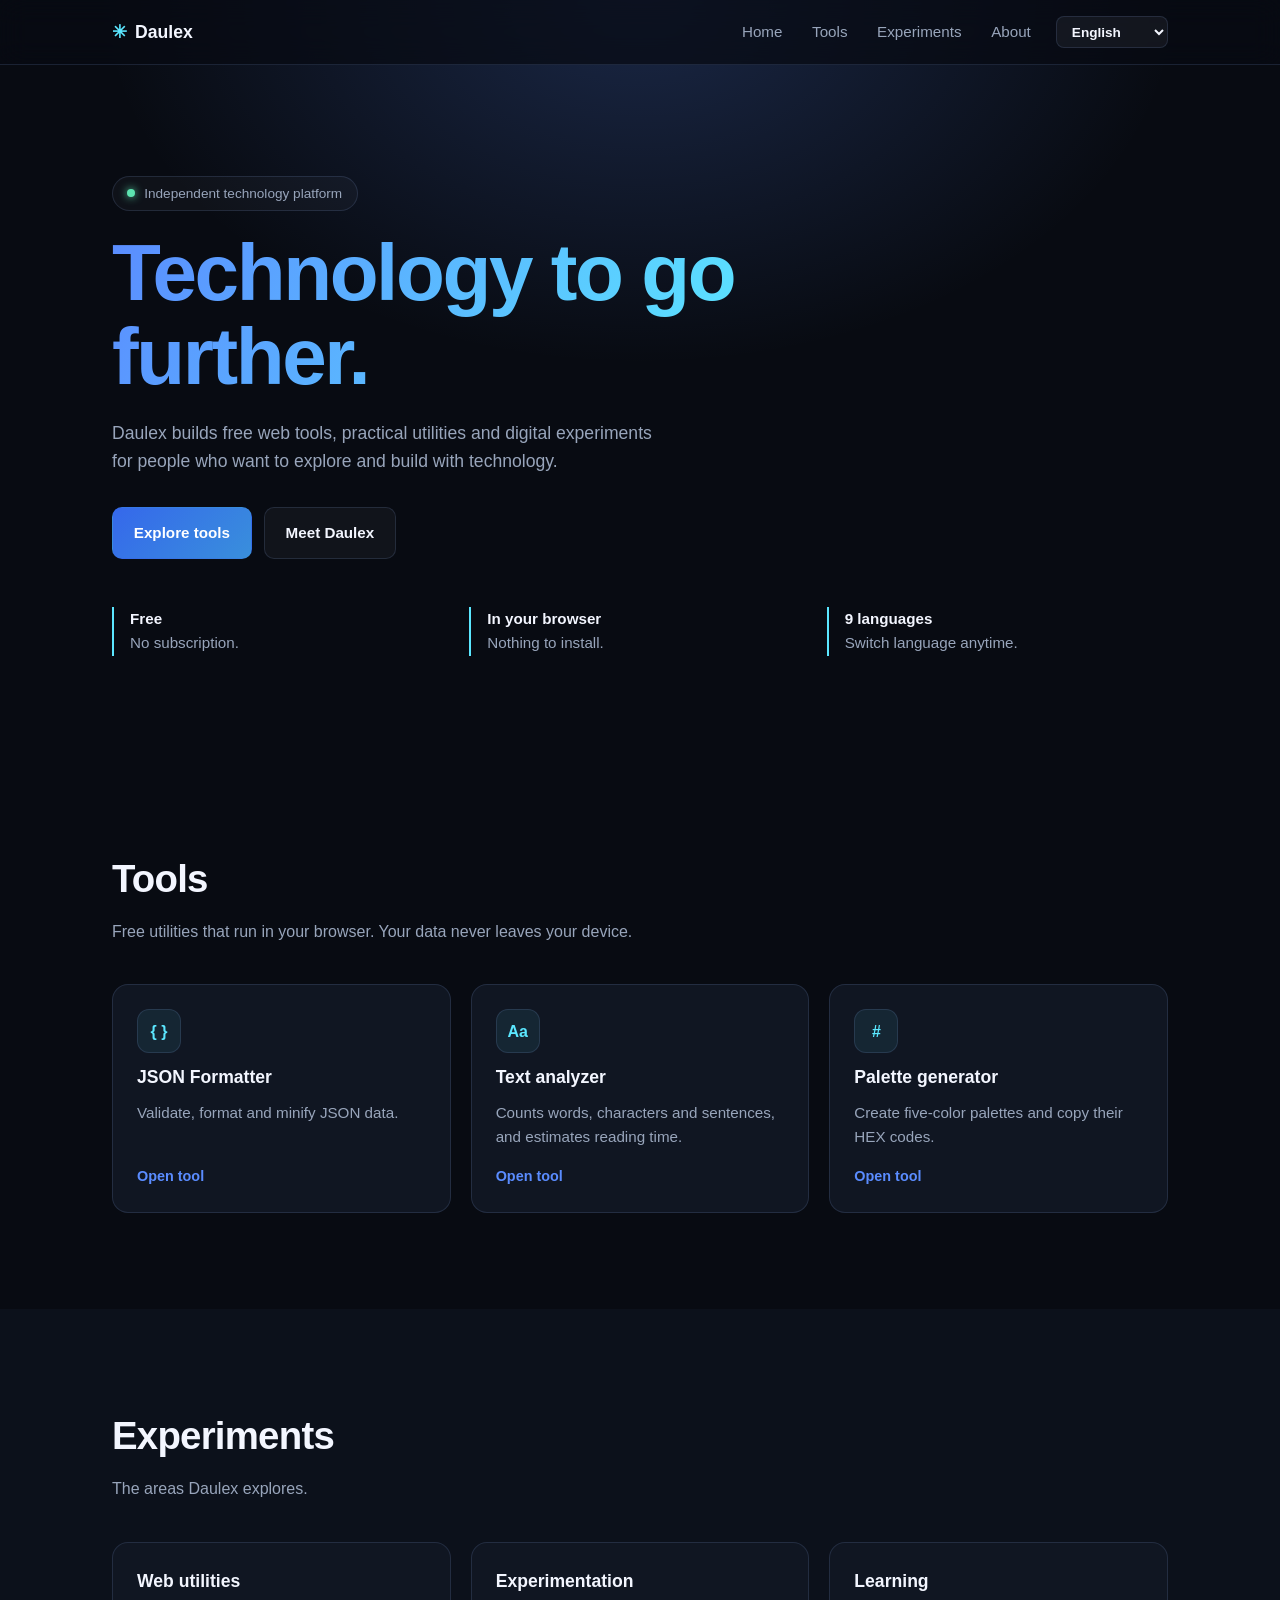
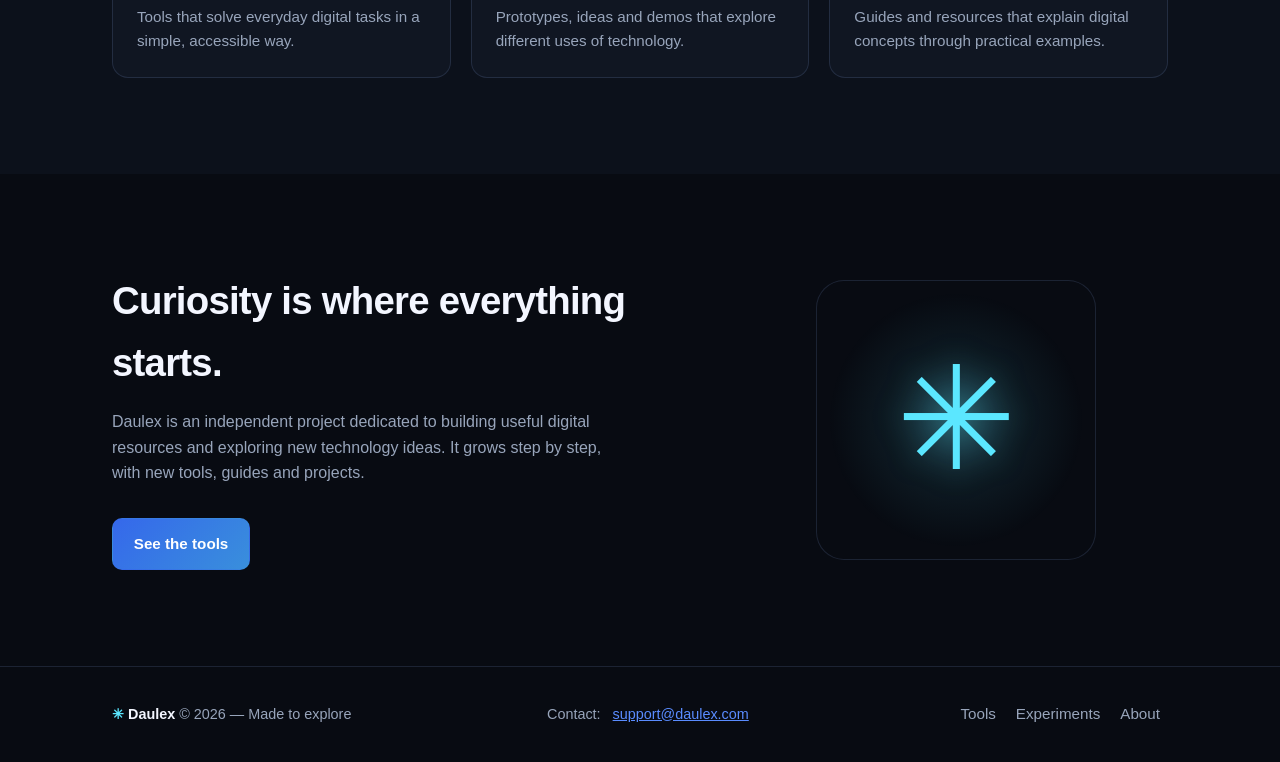
==== index.html @ 01d9b04d "Add files via upload" ====
<!DOCTYPE html>
<html lang="es">
<head>
<meta charset="utf-8">
<meta name="viewport" content="width=device-width, initial-scale=1">
<meta name="theme-color" content="#080B12">
<link rel="icon" href="data:image/svg+xml,%3Csvg xmlns=%27http://www.w3.org/2000/svg%27 viewBox=%270 0 32 32%27%3E%3Crect width=%2732%27 height=%2732%27 rx=%278%27 fill=%27%23101622%27/%3E%3Ctext x=%2716%27 y=%2723%27 font-size=%2720%27 text-anchor=%27middle%27 fill=%27%235BE7FF%27%3E%E2%9C%B3%3C/text%3E%3C/svg%3E">
<link rel="stylesheet" href="/assets/css/style.css">
<title>Daulex — Herramientas tecnológicas gratuitas</title>
<meta name="description" content="Daulex es una plataforma tecnológica con herramientas web gratuitas: JSON Formatter, analizador de texto y generador de paletas de colores.">
<meta name="robots" content="index, follow">
<link rel="canonical" href="https://daulex.com/">
<meta property="og:type" content="website">
<meta property="og:site_name" content="Daulex">
<meta property="og:title" content="Daulex — Herramientas tecnológicas gratuitas">
<meta property="og:description" content="Herramientas web gratuitas, utilidades prácticas y experimentos digitales.">
<meta property="og:url" content="https://daulex.com/">
<script type="application/ld+json">{"@context":"https://schema.org","@type":"Organization","name":"Daulex","url":"https://daulex.com/","description":"Plataforma tecnológica con herramientas web gratuitas."}</script>
<script src="/assets/js/main.js" defer></script>
</head>
<body>
<div id="site-header"></div>
<main>
<section class="hero"><div class="wrap">
  <span class="badge" data-i18n="badge">Plataforma tecnológica independiente</span>
  <h1 data-i18n="h1">Tecnología para ir más allá.</h1>
  <p class="lead" data-i18n="lead">Daulex crea herramientas web gratuitas, utilidades prácticas y experimentos digitales para quienes quieren explorar y construir con tecnología.</p>
  <div class="btns"><a class="btn" href="#herramientas" data-i18n="b1">Explorar herramientas</a><a class="btn ghost" href="#acerca" data-i18n="b2">Conocer Daulex</a></div>
  <div class="feats">
    <div class="feat"><b data-i18n="f1a">Gratis</b><span data-i18n="f1b">Sin suscripción.</span></div>
    <div class="feat"><b data-i18n="f2a">En tu navegador</b><span data-i18n="f2b">Sin instalar programas.</span></div>
    <div class="feat"><b data-i18n="f3a">9 idiomas</b><span data-i18n="f3b">Cambia de idioma cuando quieras.</span></div>
  </div>
</div></section>
<section id="herramientas"><div class="wrap">
  <h2 data-i18n="tt">Herramientas</h2>
  <p class="sub" data-i18n="ts">Utilidades gratuitas que se ejecutan en tu navegador. Tus datos no salen de tu dispositivo.</p>
  <div class="grid">
    <a class="card tool" href="/tools/json-formatter/"><span class="ico">{ }</span><h3 data-i18n="jt">JSON Formatter</h3><p data-i18n="jd">Valida, formatea y comprime datos JSON.</p><span class="go" data-i18n="open">Abrir herramienta</span></a>
    <a class="card tool" href="/tools/text-analyzer/"><span class="ico">Aa</span><h3 data-i18n="xt">Analizador de texto</h3><p data-i18n="xd">Cuenta palabras, caracteres y frases, y estima el tiempo de lectura.</p><span class="go" data-i18n="open">Abrir herramienta</span></a>
    <a class="card tool" href="/tools/color-palette/"><span class="ico">#</span><h3 data-i18n="pt">Generador de paletas</h3><p data-i18n="pd">Crea paletas de cinco colores y copia sus códigos HEX.</p><span class="go" data-i18n="open">Abrir herramienta</span></a>
  </div>
</div></section>
<section id="experimentos" class="alt"><div class="wrap">
  <h2 data-i18n="et">Experimentos</h2>
  <p class="sub" data-i18n="esub">Las áreas que explora Daulex.</p>
  <div class="grid">
    <article class="card"><h3 data-i18n="e1t">Utilidades web</h3><p data-i18n="e1">Herramientas para resolver tareas digitales cotidianas de forma sencilla y accesible.</p></article>
    <article class="card"><h3 data-i18n="e2t">Experimentación</h3><p data-i18n="e2">Prototipos, ideas y demostraciones para explorar distintas aplicaciones de la tecnología.</p></article>
    <article class="card"><h3 data-i18n="e3t">Aprendizaje</h3><p data-i18n="e3">Guías y recursos que explican conceptos digitales con ejemplos prácticos.</p></article>
  </div>
</div></section>
<section id="acerca"><div class="wrap about">
  <div><h2 data-i18n="at">La curiosidad es el comienzo de todo.</h2><p data-i18n="ap">Daulex es un proyecto independiente dedicado a desarrollar recursos digitales útiles y a explorar nuevas ideas tecnológicas. Crece paso a paso, con nuevas herramientas, guías y proyectos.</p><div class="btns"><a class="btn" href="#herramientas" data-i18n="ab">Ver las herramientas</a></div></div>
  <div class="star" aria-hidden="true">✳</div>
</div></section>
</main>
<div id="site-footer"></div>
</body>
</html>
---- assets/css/style.css ----
:root{--bg:#080B12;--card:#101622;--alt:#0C111B;--text:#F3F6FF;--muted:#98A5BB;--blue:#5A8CFF;--cyan:#5BE7FF;--ok:#5DE4B0;--line:rgba(150,180,255,.14);--grad:linear-gradient(135deg,#3568EB,#398FDC)}
*{box-sizing:border-box}
html{scroll-behavior:smooth;-webkit-text-size-adjust:100%}
body{margin:0;background:var(--bg);color:var(--text);font-family:-apple-system,BlinkMacSystemFont,"Segoe UI",Roboto,"Helvetica Neue",Arial,sans-serif;line-height:1.6;position:relative}
body::before{content:"";position:absolute;inset:0 0 auto 0;height:520px;background:radial-gradient(ellipse 60% 100% at 50% 0,rgba(90,140,255,.22),transparent 70%);pointer-events:none;z-index:-1}
a{color:var(--blue)}
:focus-visible{outline:2px solid var(--cyan);outline-offset:3px}
.wrap{width:100%;max-width:1120px;margin:0 auto;padding-inline:clamp(1.1rem,4vw,2rem)}
section{padding-block:clamp(3.5rem,9vw,6rem);scroll-margin-top:64px}
header{position:fixed;inset:0 0 auto 0;z-index:20;background:rgba(8,11,18,.72);backdrop-filter:blur(14px);-webkit-backdrop-filter:blur(14px);border-bottom:1px solid var(--line)}
.bar{display:flex;align-items:center;gap:.75rem;height:64px}
.logo{display:flex;align-items:center;gap:.5rem;font-weight:700;font-size:1.1rem;color:var(--text);text-decoration:none;margin-inline-end:auto}
.logo span{color:var(--cyan)}
nav{display:flex;gap:.25rem}
nav a{color:var(--muted);text-decoration:none;padding:.45rem .8rem;border-radius:8px;font-size:.95rem;transition:color .2s,background .2s}
nav a:hover{color:var(--text);background:rgba(255,255,255,.05)}
.chip,.menu{font:inherit;font-size:.85rem;font-weight:600;color:var(--text);background:rgba(255,255,255,.05);border:1px solid var(--line);border-radius:8px;padding:.4rem .7rem;cursor:pointer;transition:border-color .2s}
.chip:hover,.menu:hover{border-color:var(--blue)}
select.chip option{background:#101622;color:#F3F6FF}
.menu{display:none}
@media(max-width:760px){
 .menu{display:block}
 header nav{position:absolute;top:64px;inset-inline:0;flex-direction:column;background:var(--card);border-bottom:1px solid var(--line);padding:.5rem clamp(1.1rem,4vw,2rem) 1rem;display:none}
 header nav.open{display:flex}
 nav a{padding:.75rem .5rem}
}
.hero{padding-top:calc(64px + clamp(3rem,10vw,7rem))}
.badge{display:inline-flex;align-items:center;gap:.55rem;padding:.35rem .9rem;border:1px solid var(--line);border-radius:99px;background:rgba(255,255,255,.03);color:var(--muted);font-size:.85rem}
.badge::before{content:"";width:.5rem;height:.5rem;border-radius:50%;background:var(--ok);box-shadow:0 0 8px var(--ok)}
h1{margin:1.25rem 0 0;font-size:clamp(2.4rem,8vw,5rem);line-height:1.05;letter-spacing:-.03em;max-width:14ch;background:linear-gradient(120deg,var(--blue),var(--cyan));-webkit-background-clip:text;background-clip:text;color:transparent}
.lead{max-width:56ch;margin:1.25rem 0 0;color:var(--muted);font-size:1.1rem}
.btns{display:flex;flex-wrap:wrap;gap:.75rem;margin-top:2rem}
.btn{display:inline-block;font:inherit;font-weight:600;font-size:.95rem;border:1px solid transparent;border-radius:10px;padding:.8rem 1.3rem;cursor:pointer;text-decoration:none;color:#fff;background:var(--grad);transition:transform .2s,filter .2s}
.btn:hover{transform:translateY(-2px);filter:brightness(1.1)}
.btn.ghost{background:rgba(255,255,255,.04);border-color:var(--line);color:var(--text)}
.feats{display:grid;grid-template-columns:repeat(3,1fr);gap:1rem;margin-top:3rem}
.feat{padding-inline-start:1rem;border-inline-start:2px solid var(--cyan);color:var(--muted);font-size:.95rem}
.feat b{display:block;color:var(--text)}
@media(max-width:760px){.feats{grid-template-columns:1fr}}
h2{margin:0;font-size:clamp(1.7rem,4.5vw,2.4rem);letter-spacing:-.02em}
.sub{margin:.6rem 0 0;max-width:60ch;color:var(--muted)}
.grid{display:grid;grid-template-columns:repeat(3,1fr);gap:1.25rem;margin-top:2.5rem}
@media(max-width:980px){.grid{grid-template-columns:repeat(2,1fr)}}
@media(max-width:640px){.grid{grid-template-columns:1fr}}
.card{background:var(--card);border:1px solid var(--line);border-radius:16px;padding:1.5rem;display:flex;flex-direction:column;gap:.6rem;transition:border-color .2s,transform .2s}
a.card{text-decoration:none;color:inherit}
.card h3{margin:0;font-size:1.1rem}
.card p{margin:0;color:var(--muted);font-size:.95rem;flex:1}
.tool:hover{border-color:var(--blue);transform:translateY(-3px)}
.ico{display:grid;place-items:center;width:44px;height:44px;border-radius:12px;background:rgba(91,231,255,.08);border:1px solid var(--line);color:var(--cyan);font-weight:700}
.go{color:var(--blue);font-weight:600;font-size:.9rem;margin-top:.4rem}
.page{padding-top:calc(64px + 2rem);padding-bottom:3rem;max-width:960px}
.page h1{font-size:clamp(2rem,6vw,3.2rem);max-width:none}
.back{display:inline-block;margin-bottom:1rem;color:var(--muted);text-decoration:none;font-size:.95rem}
.back:hover{color:var(--cyan)}
.ws{margin-top:2rem;background:var(--alt);border:1px solid var(--line);border-radius:16px;padding:clamp(1rem,3vw,1.75rem)}
.info{margin-top:3rem;max-width:62ch}
.info h2{font-size:1.4rem}.info p{color:var(--muted)}
.two{display:grid;grid-template-columns:1fr 1fr;gap:1rem}
@media(max-width:760px){.two{grid-template-columns:1fr}}
label{display:block;margin-bottom:.35rem;color:var(--muted);font-size:.85rem}
textarea{width:100%;min-height:220px;resize:vertical;font:.9rem/1.5 ui-monospace,SFMono-Regular,Menlo,Consolas,monospace;color:var(--text);background:var(--bg);border:1px solid var(--line);border-radius:10px;padding:.8rem}
textarea:focus{border-color:var(--blue);outline:none}
.actions{display:flex;flex-wrap:wrap;gap:.6rem;margin-top:1rem}
.actions .btn{padding:.6rem 1.1rem}
.status{margin-top:.9rem;min-height:1.4em;font-size:.9rem;color:var(--muted)}
.status.ok{color:var(--ok)}.status.err{color:#FF8A8A}
.stats{display:grid;grid-template-columns:repeat(4,1fr);gap:.75rem;margin-top:1rem}
@media(max-width:640px){.stats{grid-template-columns:repeat(2,1fr)}}
.stat{background:var(--card);border:1px solid var(--line);border-radius:12px;padding:.9rem}
.stat b{display:block;font-size:1.6rem;color:var(--cyan)}
.stat span{color:var(--muted);font-size:.85rem}
.note{margin:.9rem 0 0;color:var(--muted);font-size:.85rem}
.pal{display:grid;grid-template-columns:repeat(5,1fr);gap:.6rem}
@media(max-width:640px){.pal{grid-template-columns:repeat(2,1fr)}}
.sw{height:140px;border:1px solid var(--line);border-radius:12px;cursor:pointer;display:flex;align-items:flex-end;padding:.6rem;font:600 .85rem ui-monospace,Menlo,Consolas,monospace;transition:transform .2s}
.sw:hover{transform:translateY(-3px)}
.sw span{background:rgba(8,11,18,.75);color:#F3F6FF;padding:.2rem .5rem;border-radius:6px}
.about{display:grid;grid-template-columns:1.4fr 1fr;gap:2.5rem;align-items:center}
@media(max-width:760px){.about{grid-template-columns:1fr}}
.about p{color:var(--muted);max-width:56ch}
.star{aspect-ratio:1;max-width:280px;margin-inline:auto;width:100%;display:grid;place-items:center;font-size:clamp(6rem,18vw,9rem);color:var(--cyan);background:radial-gradient(circle,rgba(91,231,255,.14),transparent 65%);border:1px solid var(--line);border-radius:28px;text-shadow:0 0 30px rgba(91,231,255,.5)}
.alt{background:var(--alt)}
.nf{padding-top:calc(64px + clamp(3rem,12vw,8rem));min-height:70vh}
.nf h1{font-size:clamp(5rem,26vw,12rem);line-height:.95}
.nf h2{margin-top:1rem}.nf p{color:var(--muted)}
footer{border-top:1px solid var(--line);padding-block:2rem;color:var(--muted);font-size:.9rem}
.foot{display:flex;flex-wrap:wrap;gap:1rem 2rem;justify-content:space-between;align-items:center}
.foot nav{display:flex}
.foot a{padding:.2rem .5rem}
#toast{position:fixed;inset-inline:0;bottom:1.5rem;margin-inline:auto;width:max-content;max-width:90vw;background:var(--card);border:1px solid var(--blue);color:var(--text);padding:.65rem 1.1rem;border-radius:10px;opacity:0;transform:translateY(10px);pointer-events:none;transition:opacity .25s,transform .25s;z-index:30}
#toast.show{opacity:1;transform:none}
@media(prefers-reduced-motion:reduce){*{transition:none!important;scroll-behavior:auto!important}}
#jIn,#jOut{direction:ltr;text-align:left}
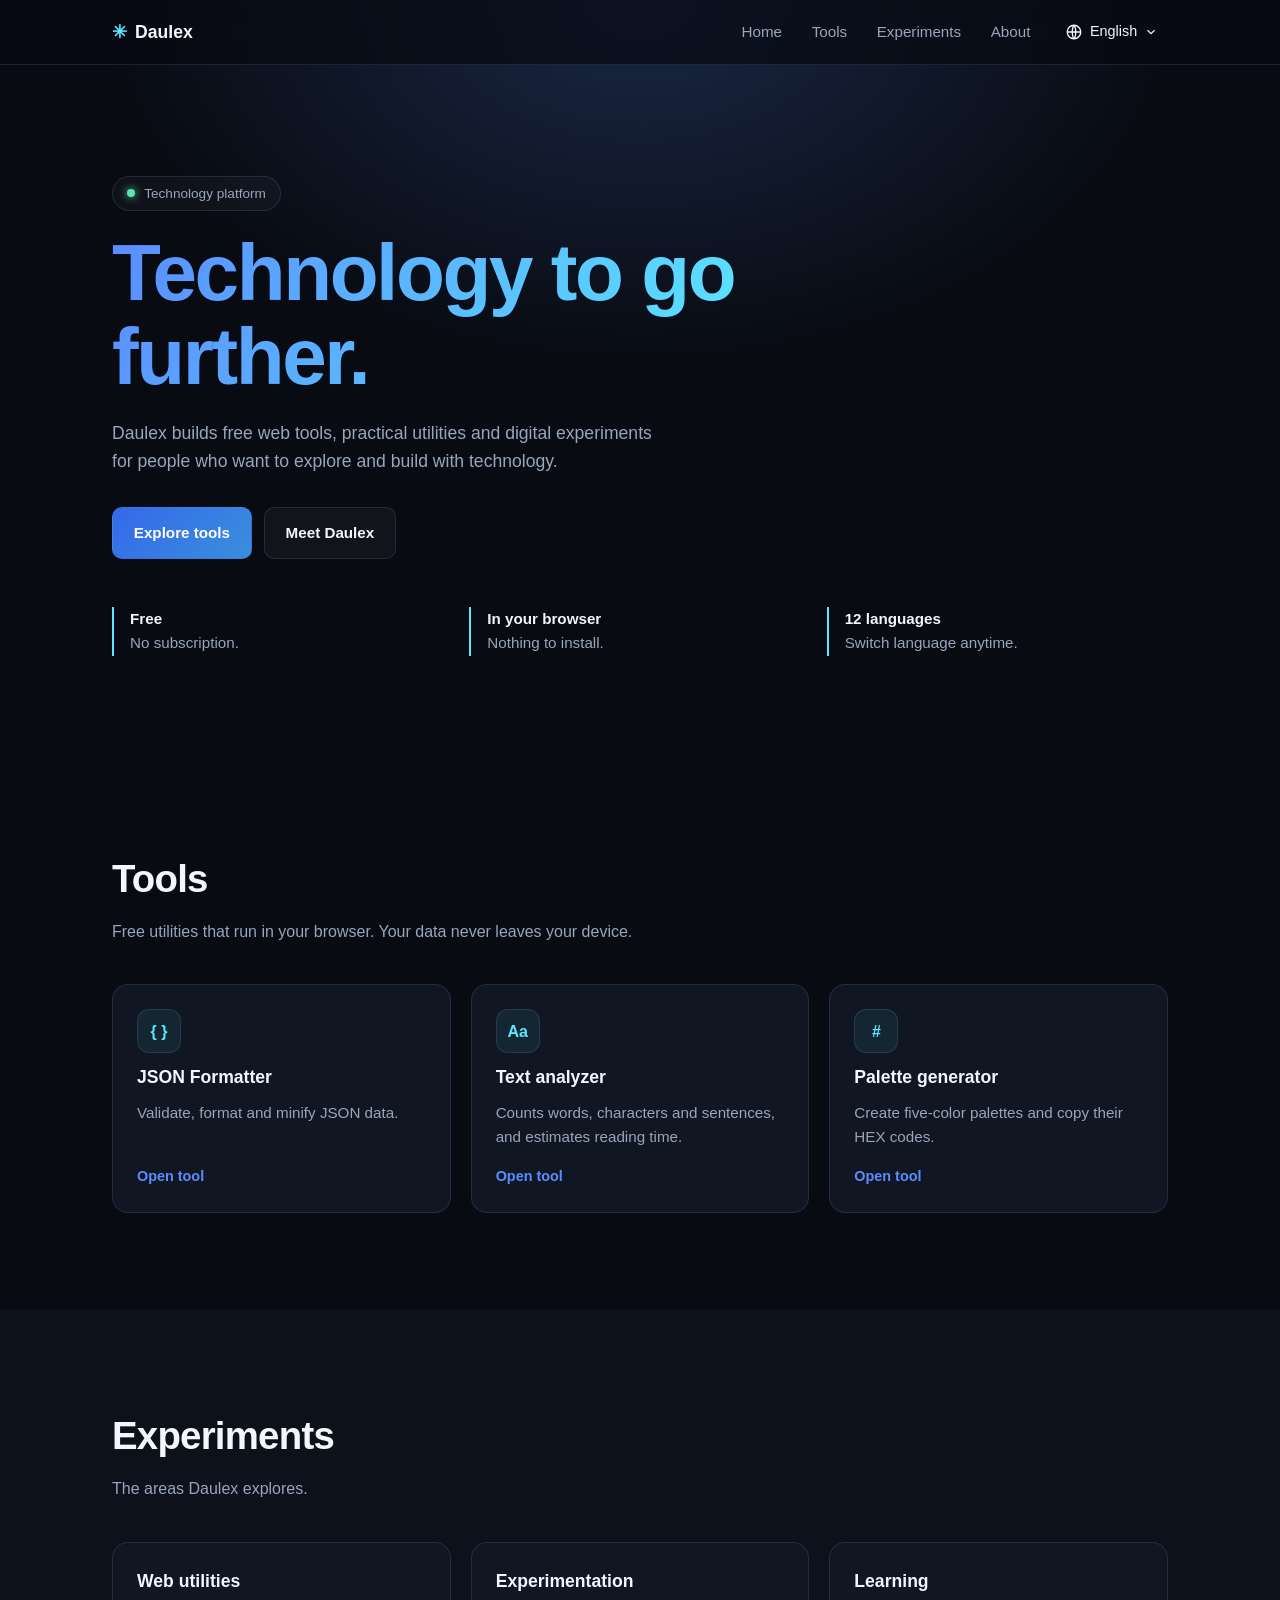
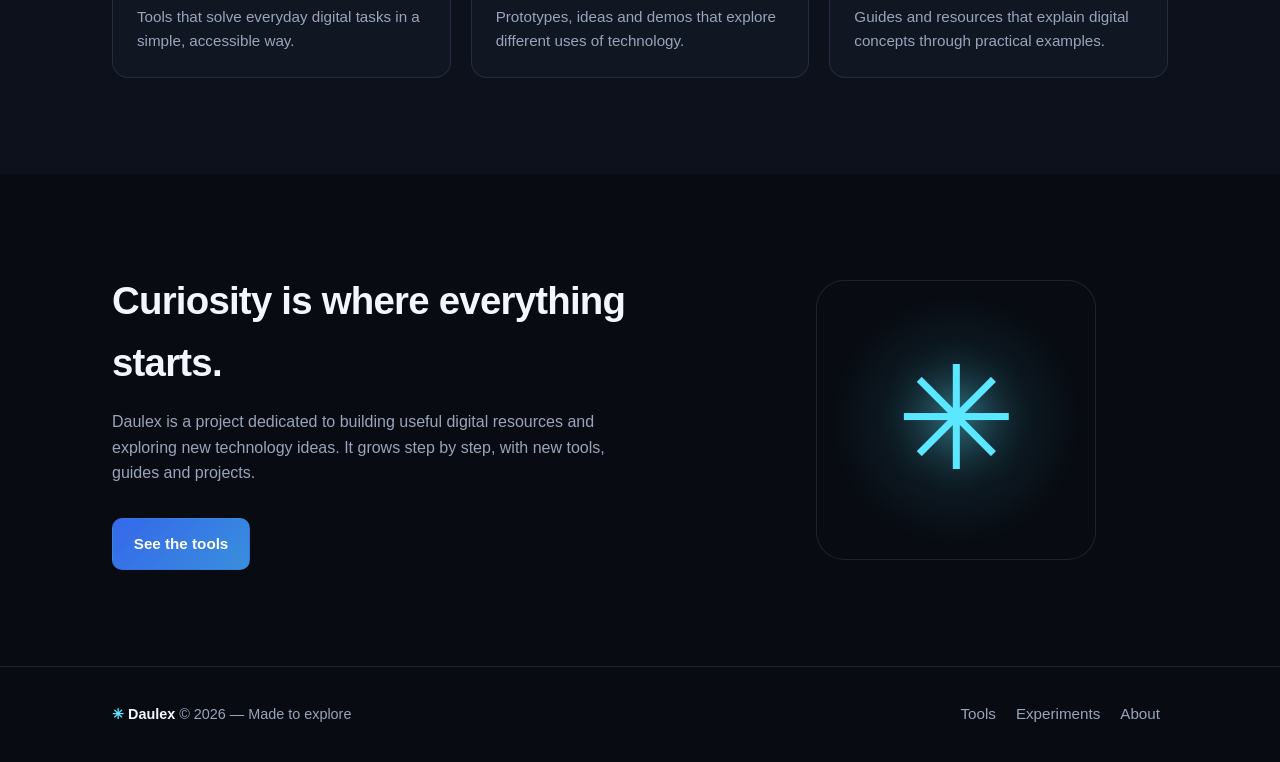
==== commit 9bca5c00: "Add files via upload" ====
--- a/index.html
+++ b/index.html
@@ -22,14 +22,14 @@
 <div id="site-header"></div>
 <main>
 <section class="hero"><div class="wrap">
-  <span class="badge" data-i18n="badge">Plataforma tecnológica independiente</span>
+  <span class="badge" data-i18n="badge">Plataforma tecnológica</span>
   <h1 data-i18n="h1">Tecnología para ir más allá.</h1>
   <p class="lead" data-i18n="lead">Daulex crea herramientas web gratuitas, utilidades prácticas y experimentos digitales para quienes quieren explorar y construir con tecnología.</p>
   <div class="btns"><a class="btn" href="#herramientas" data-i18n="b1">Explorar herramientas</a><a class="btn ghost" href="#acerca" data-i18n="b2">Conocer Daulex</a></div>
   <div class="feats">
     <div class="feat"><b data-i18n="f1a">Gratis</b><span data-i18n="f1b">Sin suscripción.</span></div>
     <div class="feat"><b data-i18n="f2a">En tu navegador</b><span data-i18n="f2b">Sin instalar programas.</span></div>
-    <div class="feat"><b data-i18n="f3a">9 idiomas</b><span data-i18n="f3b">Cambia de idioma cuando quieras.</span></div>
+    <div class="feat"><b data-i18n="f3a">12 idiomas</b><span data-i18n="f3b">Cambia de idioma cuando quieras.</span></div>
   </div>
 </div></section>
 <section id="herramientas"><div class="wrap">
@@ -51,7 +51,7 @@
   </div>
 </div></section>
 <section id="acerca"><div class="wrap about">
-  <div><h2 data-i18n="at">La curiosidad es el comienzo de todo.</h2><p data-i18n="ap">Daulex es un proyecto independiente dedicado a desarrollar recursos digitales útiles y a explorar nuevas ideas tecnológicas. Crece paso a paso, con nuevas herramientas, guías y proyectos.</p><div class="btns"><a class="btn" href="#herramientas" data-i18n="ab">Ver las herramientas</a></div></div>
+  <div><h2 data-i18n="at">La curiosidad es el comienzo de todo.</h2><p data-i18n="ap">Daulex es un proyecto dedicado a desarrollar recursos digitales útiles y a explorar nuevas ideas tecnológicas. Crece paso a paso, con nuevas herramientas, guías y proyectos.</p><div class="btns"><a class="btn" href="#herramientas" data-i18n="ab">Ver las herramientas</a></div></div>
   <div class="star" aria-hidden="true">✳</div>
 </div></section>
 </main>
--- a/assets/css/style.css
+++ b/assets/css/style.css
@@ -92,3 +92,158 @@
 #toast.show{opacity:1;transform:none}
 @media(prefers-reduced-motion:reduce){*{transition:none!important;scroll-behavior:auto!important}}
 #jIn,#jOut{direction:ltr;text-align:left}
+/* ===== language menu ===== */
+[hidden]{display:none!important}
+.lang{position:relative}
+.lang-btn{display:flex;align-items:center;gap:.45rem;font:inherit;font-size:.9rem;font-weight:500;color:var(--text);background:transparent;border:0;border-radius:8px;padding:.45rem .6rem;cursor:pointer}
+.lang-btn:hover,.lang.open .lang-btn{background:rgba(128,150,200,.14)}
+.chev{transition:transform .2s}.lang.open .chev{transform:rotate(180deg)}
+.lang-menu{position:absolute;top:100%;inset-inline-end:0;padding-top:10px;display:none;z-index:40}
+.lang.open .lang-menu{display:block}
+.lang-grid{display:grid;grid-template-columns:1fr 1fr;gap:.15rem .5rem;width:min(420px,92vw);padding:1rem;background:var(--card);border:1px solid var(--line);border-radius:14px;box-shadow:0 24px 60px -20px rgba(0,0,0,.7)}
+.lo{display:flex;align-items:center;gap:.7rem;font:inherit;font-size:.95rem;color:var(--text);background:none;border:0;border-radius:8px;padding:.6rem;cursor:pointer;text-align:start}
+.lo:hover{background:rgba(90,140,255,.14)}
+.lo svg{color:var(--muted);flex:none}
+.lo.on,.lo.on svg{color:var(--cyan)}
+@media(max-width:760px){.lang{position:static}.lang-menu{inset-inline:0;top:64px;padding:0}.lang-grid{width:100%;border-radius:0 0 14px 14px;border-top:0}}
+/* ===== light theme (tools with toggle) ===== */
+html[data-theme=light]{--bg:#F3F6FF;--card:#FFFFFF;--alt:#E9EEFA;--text:#0B1020;--muted:#4E5B75;--line:rgba(20,40,90,.16);color-scheme:light}
+html[data-theme=light] header{background:rgba(255,255,255,.82)}
+html[data-theme=light] body::before{opacity:.45}
+html[data-theme=light] .lang-grid{box-shadow:0 24px 60px -20px rgba(20,40,90,.3)}
+/* ===== shared tool ui ===== */
+.page.wide{max-width:1240px}
+.pnl{background:var(--card);border:1px solid var(--line);border-radius:16px;padding:1rem 1.1rem}
+.pnl h2{margin:0 0 .8rem;font-size:.95rem;color:var(--cyan);font-weight:600;letter-spacing:0}
+.ibtn{display:inline-grid;place-items:center;width:42px;height:42px;border-radius:10px;border:1px solid var(--line);background:rgba(128,150,200,.1);color:var(--text);cursor:pointer;font:inherit}
+.ibtn:hover{border-color:var(--blue)}
+.sp{flex:1}
+.btn.sm{padding:.45rem .85rem;font-size:.85rem}
+/* ===== json formatter ===== */
+.jgrid{display:grid;grid-template-columns:270px minmax(0,1fr) 270px;gap:1rem;margin-top:1.25rem;align-items:start}
+.jl,.jr{display:grid;gap:1rem;min-width:0}
+@media(max-width:1060px){.jgrid{grid-template-columns:minmax(0,1fr)}.jl,.jr{display:contents}.pin{order:1}.mainp{order:2}.pval{order:3}.pstat{order:4}.psm{order:5}.pqa{order:6}}
+#jIn{min-height:190px;font-size:.8rem}
+.mainp{background:linear-gradient(180deg,rgba(53,104,235,.12),var(--card) 60%);border-color:rgba(90,140,255,.35);box-shadow:0 20px 60px -35px rgba(90,140,255,.8);padding:1.1rem}
+.mhead{display:flex;align-items:center;justify-content:space-between;gap:.75rem;flex-wrap:wrap;margin-bottom:.9rem}
+.mhead h1{margin:0;font-size:1.35rem;max-width:none;background:none;color:var(--text);-webkit-text-fill-color:var(--text);display:flex;align-items:center;gap:.6rem;letter-spacing:-.01em}
+.mhead .ic{color:var(--blue);font-family:ui-monospace,Menlo,Consolas,monospace}
+.pill{padding:.3rem .85rem;border-radius:99px;font-size:.85rem;font-weight:600;border:1px solid}
+.pill.ok{color:var(--ok);border-color:rgba(93,228,176,.45);background:rgba(93,228,176,.1)}
+.pill.bad{color:#FF8A8A;border-color:rgba(255,138,138,.45);background:rgba(255,138,138,.1)}
+.split{display:grid;grid-template-columns:1fr 1fr;gap:.6rem}
+@media(max-width:760px){.split{grid-template-columns:minmax(0,1fr)}}
+.pane2{background:var(--bg);border:1px solid var(--line);border-radius:10px;overflow:hidden;min-width:0}
+.pane2>b{display:block;padding:.5rem .8rem;color:var(--blue);font-size:.85rem;font-weight:600;border-bottom:1px solid var(--line)}
+.code,.tree{margin:0;padding:.7rem .8rem;height:360px;overflow:auto;font:.82rem/1.6 ui-monospace,SFMono-Regular,Menlo,Consolas,monospace;direction:ltr;text-align:left}
+.code{display:flex;gap:.9rem;white-space:pre}
+.nums{color:var(--muted);text-align:right;user-select:none;opacity:.7}
+.code i,.tree i{font-style:normal}
+.k{color:#7FB0FF}.s{color:#7EE8B0}.n{color:#FFB86B}.b{color:#C792EA}
+.tree details{padding-inline-start:1rem}.tree .leaf{padding-inline-start:1.1rem;white-space:nowrap}
+.tree summary{cursor:pointer;color:var(--text);white-space:nowrap}
+.tree>div>details{padding-inline-start:0}
+.tk{color:var(--cyan)}
+.mainp .actions{align-items:center}
+.vcard{display:flex;gap:.8rem;align-items:center;color:var(--muted);font-size:.9rem;min-height:56px}
+.vcard b{display:block;color:var(--text);font-size:1rem}
+.vcard small{display:block;word-break:break-word}
+.vi{display:grid;place-items:center;flex:none;width:48px;height:48px;border-radius:50%;border:3px solid;font-size:1.4rem;font-weight:700}
+.vcard.ok .vi{color:var(--ok)}.vcard.bad .vi{color:#FF8A8A}
+.vcard.ok b{color:var(--ok)}.vcard.bad b{color:#FF8A8A}
+.vcard.flash{animation:fl .6s}
+@keyframes fl{30%{transform:scale(1.03)}}
+.stl{margin:0;display:grid;gap:.55rem}
+.stl div{display:flex;justify-content:space-between;color:var(--muted);font-size:.9rem;border-bottom:1px solid var(--line);padding-bottom:.45rem}
+.stl div:last-child{border:0}
+.stl dt{color:var(--text)}.stl dd{margin:0;color:var(--blue);font-weight:600}
+.slist,.qgrid{display:grid;gap:.5rem}
+.qgrid{grid-template-columns:1fr 1fr}
+.sbtn,.qbtn{font:inherit;font-size:.9rem;color:var(--text);background:rgba(128,150,200,.08);border:1px solid var(--line);border-radius:10px;padding:.65rem .8rem;cursor:pointer;text-align:start;display:flex;align-items:center;gap:.6rem}
+.sbtn:hover,.qbtn:hover{border-color:var(--blue);background:rgba(90,140,255,.12)}
+.sbtn .ic{color:var(--ok);font-family:ui-monospace,Menlo,Consolas,monospace}
+.qbtn{flex-direction:column;justify-content:center;text-align:center;gap:.3rem;font-size:.82rem;padding:.8rem .4rem}
+.qbtn .ic{font-size:1.2rem;color:var(--cyan)}
+/* ===== text analyzer ===== */
+.ta{max-width:1000px;margin-inline:auto}
+.ta-bar{display:flex;justify-content:flex-end}
+.ta-h{max-width:16ch;margin:.5rem auto 2rem;text-align:center;font-size:clamp(2.2rem,6.5vw,3.8rem);line-height:1.08;background:none;color:var(--text);-webkit-text-fill-color:var(--text);letter-spacing:-.035em}
+textarea.ta-area{min-height:200px;font:1.05rem/1.6 inherit;font-family:inherit;background:var(--card);border-radius:14px;padding:1.1rem;resize:vertical}
+textarea.ta-area.err{border-color:#FF8A8A}
+.ta-opts{display:flex;flex-wrap:wrap;align-items:center;gap:.6rem 1.4rem;margin-top:.9rem;color:var(--muted);font-size:.9rem}
+.ck{display:flex;align-items:center;gap:.5rem;margin:0;cursor:pointer;color:var(--text)}
+.ck input{width:1.05rem;height:1.05rem;accent-color:var(--blue)}
+.ta-opts input[type=number]{width:6rem;font:inherit;color:var(--text);background:var(--card);border:1px solid var(--line);border-radius:8px;padding:.3rem .5rem}
+.lim-err{color:#FF8A8A;margin:.6rem 0 0;font-size:.9rem}
+.tcards{display:grid;grid-template-columns:repeat(3,1fr);gap:1rem;margin-top:1.6rem}
+@media(max-width:760px){.tcards{grid-template-columns:1fr}}
+.tc{position:relative;overflow:hidden;border-radius:14px;padding:1.4rem 1.3rem;min-height:150px;display:flex;flex-direction:column;justify-content:flex-end;color:#14161F}
+.tc b{font-size:clamp(2.8rem,6vw,4rem);line-height:1;letter-spacing:-.03em}
+.tc span{font-size:1.05rem}
+.tc::after{content:"";position:absolute;inset-block:0;inset-inline-end:0;width:42%;opacity:.35;background-size:38px 38px}
+.c1{background:#D3A0FA}.c1::after{background-image:radial-gradient(circle,#fff 55%,transparent 57%)}
+.c2{background:#FF9F00}.c2::after{background-image:conic-gradient(#fff 25%,transparent 0 50%,#fff 0 75%,transparent 0);background-size:56px 56px}
+.c3{background:#FF7F5F}.c3::after{background-image:linear-gradient(#fff 0 0),linear-gradient(90deg,#fff 0 0);background-size:100% 6px,6px 100%;background-position:0 0,0 0}
+.ta h2{font-size:1.4rem;margin:2rem 0 1rem;color:var(--text)}
+.ld{display:grid;grid-template-columns:2rem 1fr 7.5rem;gap:.9rem;align-items:center;margin-bottom:.7rem;font-size:.95rem}
+.ld .l{font-weight:600}.ld .c{color:var(--muted);text-align:end;font-size:.88rem}
+.ld .bar{height:12px;border-radius:99px;background:var(--alt);overflow:hidden}
+.ld .bar i{display:block;height:100%;border-radius:99px;background:#D3A0FA}
+.lnk{font:inherit;background:none;border:0;color:var(--blue);cursor:pointer;padding:.3rem 0;font-weight:600}
+.nold{color:var(--muted)}
+/* ===== palette generator ===== */
+.pg-head{display:flex;align-items:center;gap:.9rem;flex-wrap:wrap;margin-bottom:1.4rem}
+.pg-head h1{margin:0;font-size:clamp(1.3rem,3.5vw,1.9rem);max-width:none;background:none;color:var(--text);-webkit-text-fill-color:var(--text);letter-spacing:-.01em}
+.hxt{color:var(--muted);font-family:ui-monospace,Menlo,Consolas,monospace}
+.bsw{width:46px;height:46px;border-radius:8px;border:1px solid var(--line);flex:none}.bsw.sm{width:38px;height:38px}
+.tg{display:flex;align-items:center;gap:.6rem;margin:0;color:var(--text);cursor:pointer}
+.sw2{appearance:none;-webkit-appearance:none;width:46px;height:26px;border-radius:99px;background:var(--line);position:relative;cursor:pointer;margin:0;transition:background .2s}
+.sw2::after{content:"";position:absolute;top:3px;inset-inline-start:3px;width:20px;height:20px;border-radius:50%;background:#fff;transition:transform .2s}
+.sw2:checked{background:var(--blue)}.sw2:checked::after{transform:translateX(20px)}
+[dir=rtl] .sw2:checked::after{transform:translateX(-20px)}
+.pg{display:grid;grid-template-columns:minmax(0,1fr) minmax(0,1fr);gap:1.6rem;align-items:start}
+@media(max-width:900px){.pg{grid-template-columns:minmax(0,1fr)}}
+.pg>div:first-child{display:grid;gap:1.1rem}
+.bchead{display:flex;align-items:center;gap:.7rem;margin-bottom:.9rem}
+.bchead h2{margin:0;flex:1}
+.sv{position:relative;height:230px;border-radius:10px;cursor:crosshair;touch-action:none;border:1px solid var(--line)}
+.th{position:absolute;width:20px;height:20px;border-radius:50%;border:3px solid #fff;box-shadow:0 0 0 1px rgba(0,0,0,.4);transform:translate(-50%,-50%);pointer-events:none}
+.hue{-webkit-appearance:none;appearance:none;width:100%;height:14px;border-radius:99px;margin:1rem 0 .9rem;background:linear-gradient(90deg,#f00,#ff0,#0f0,#0ff,#00f,#f0f,#f00)}
+.hue::-webkit-slider-thumb{-webkit-appearance:none;width:22px;height:22px;border-radius:50%;background:#fff;border:3px solid var(--blue);cursor:pointer}
+.hue::-moz-range-thumb{width:18px;height:18px;border-radius:50%;background:#fff;border:3px solid var(--blue);cursor:pointer}
+.hxrow{display:flex;gap:.7rem;align-items:center}
+.hxin{flex:1;font:1.05rem ui-monospace,Menlo,Consolas,monospace;color:var(--text);background:var(--bg);border:1px solid var(--line);border-radius:10px;padding:.7rem .9rem;text-transform:uppercase;direction:ltr}
+.sl label{display:flex;justify-content:space-between;margin:0 0 .4rem;color:var(--text);font-size:.95rem}
+.sl label b{color:var(--muted);font-weight:500}
+.sl input[type=range]{width:100%;accent-color:var(--blue)}
+.strip{display:flex;height:76px;border-radius:12px;overflow:hidden;border:1px solid var(--line)}
+.strip i{flex:1}
+.achead{display:flex;justify-content:space-between;align-items:center;gap:.5rem;margin-bottom:.6rem}
+.achead h2{margin:0}.achead span{color:var(--muted);font-size:.82rem}
+.okh,.badh{font-size:.9rem;margin:1rem 0 .5rem;font-weight:600}
+.okh{color:var(--ok)}.badh{color:#FF8A8A}
+.plist{display:grid;gap:.5rem;max-height:250px;overflow:auto;padding-inline-end:.3rem}
+.pr{display:flex;align-items:center;gap:.7rem;padding:.5rem .7rem;border-radius:10px;border:1px solid;font-size:.88rem}
+.pr.ok{border-color:rgba(93,228,176,.35);background:rgba(93,228,176,.07)}
+.pr.no{border-color:rgba(255,138,138,.35);background:rgba(255,138,138,.07)}
+.ab{display:flex;flex:none}
+.ab i{font-style:normal;font-weight:700;width:30px;height:30px;display:grid;place-items:center;font-size:.8rem}
+.ab i:first-child{border-radius:6px 0 0 6px}.ab i:last-child{border-radius:0 6px 6px 0}
+.pr span{flex:1;font-family:ui-monospace,Menlo,Consolas,monospace}
+.pr em{font-style:normal;font-family:ui-monospace,Menlo,Consolas,monospace;color:var(--muted)}
+.pr u{text-decoration:none;font-size:.75rem;font-weight:700;padding:.15rem .5rem;border-radius:6px;min-width:3rem;text-align:center}
+.pr.ok u{background:rgba(93,228,176,.2);color:var(--ok)}.pr.no u{background:rgba(255,138,138,.2);color:#FF8A8A}
+.shades{display:grid;gap:.9rem}
+.shade{display:grid;grid-template-columns:62px 2.6rem minmax(0,1fr);gap:.2rem .9rem;align-items:center;cursor:pointer}
+.shade .sq{height:62px;border-radius:8px;border:1px solid var(--line)}
+.shade b{font:600 1rem ui-monospace,Menlo,Consolas,monospace}
+.shade .hx{font:1rem ui-monospace,Menlo,Consolas,monospace;display:flex;align-items:center;gap:.4rem;direction:ltr}
+.shade .hsl{grid-column:3;display:grid;grid-template-columns:repeat(3,1fr);gap:.6rem}
+.shade .hsl small{font:.7rem ui-monospace,Menlo,Consolas,monospace;color:var(--muted)}
+.shade .bb{height:5px;border-radius:99px;background:var(--line);margin-top:.2rem}
+.shade .bb i{display:block;height:100%;border-radius:99px;background:var(--text)}
+.shade:hover .sq{outline:2px solid var(--blue)}
+@media(max-width:560px){.shade{grid-template-columns:52px 2.4rem minmax(0,1fr)}.shade .sq{height:52px}}
+.shade{grid-template-columns:62px 2.6rem minmax(0,1fr)}
+.mid{display:flex;flex-wrap:wrap;align-items:center;gap:.4rem 1.2rem;min-width:0}
+.shade .hsl{grid-column:auto;flex:1;min-width:200px}
